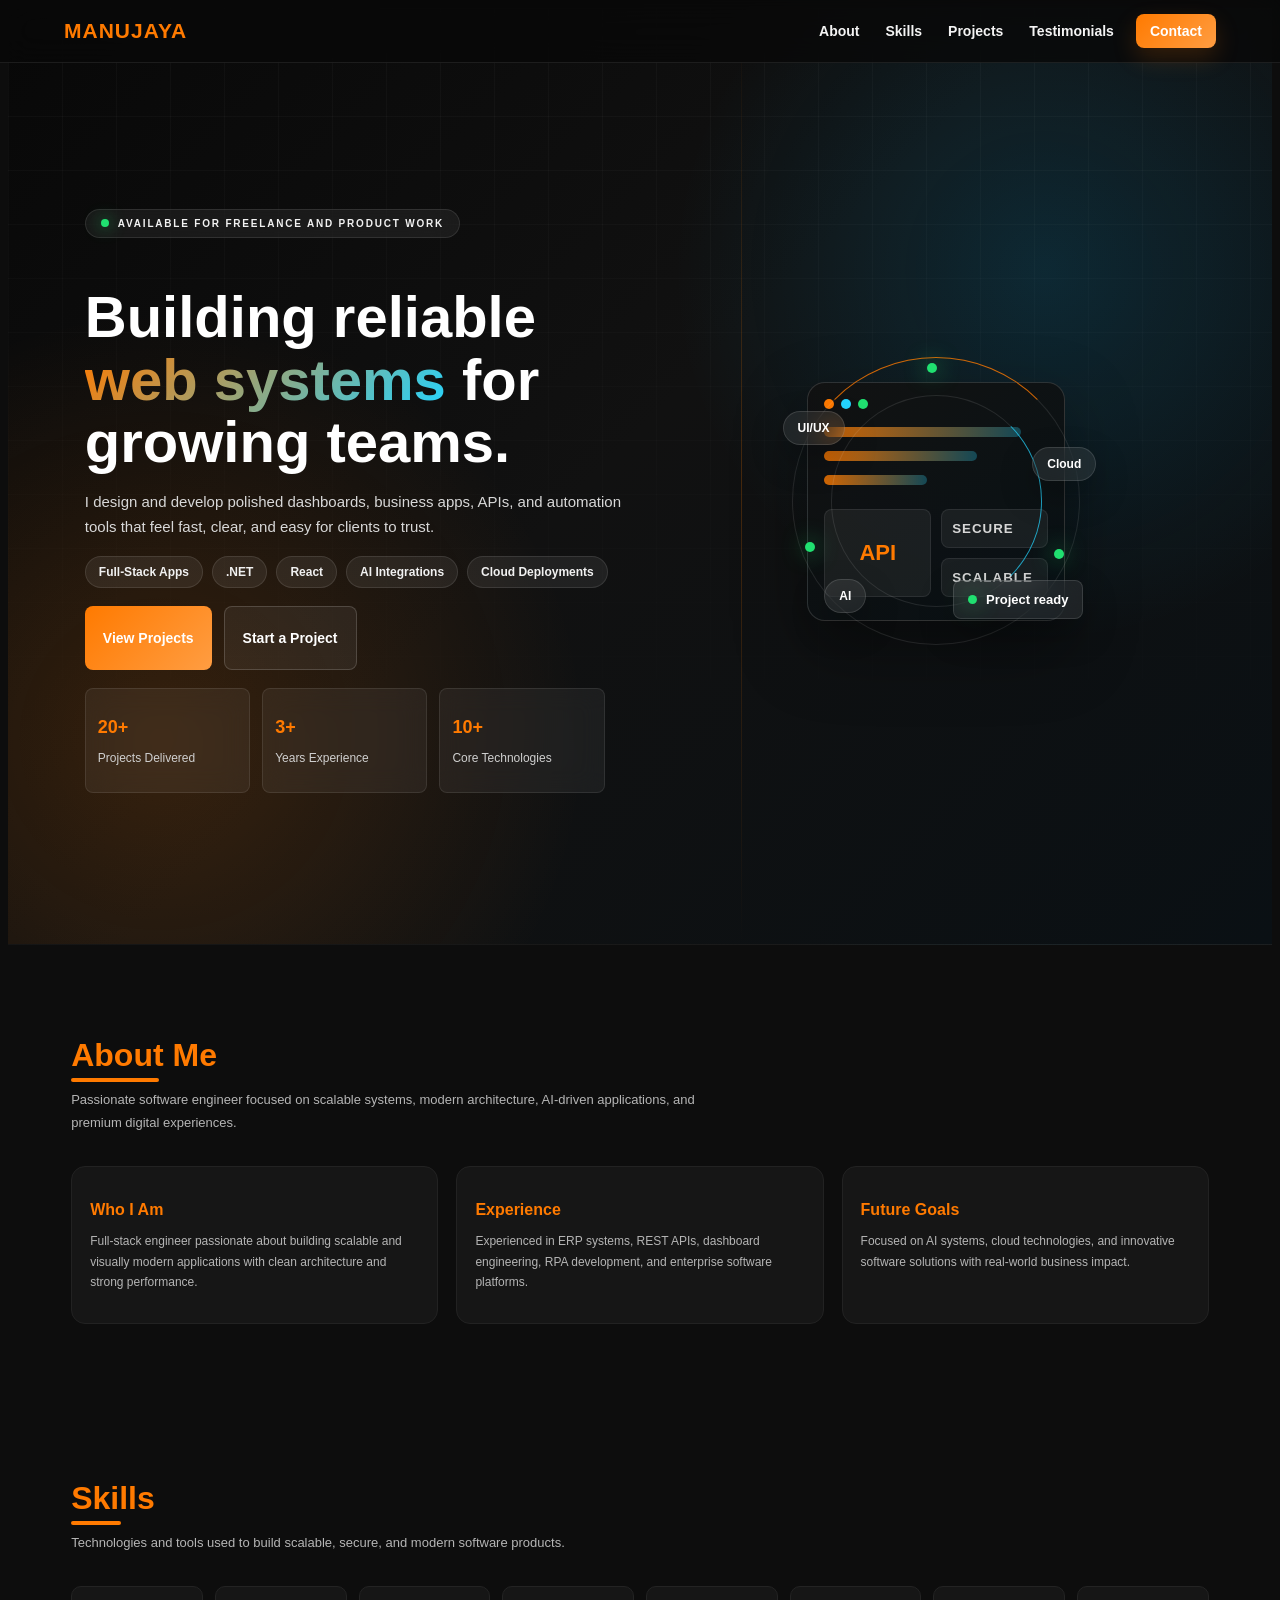
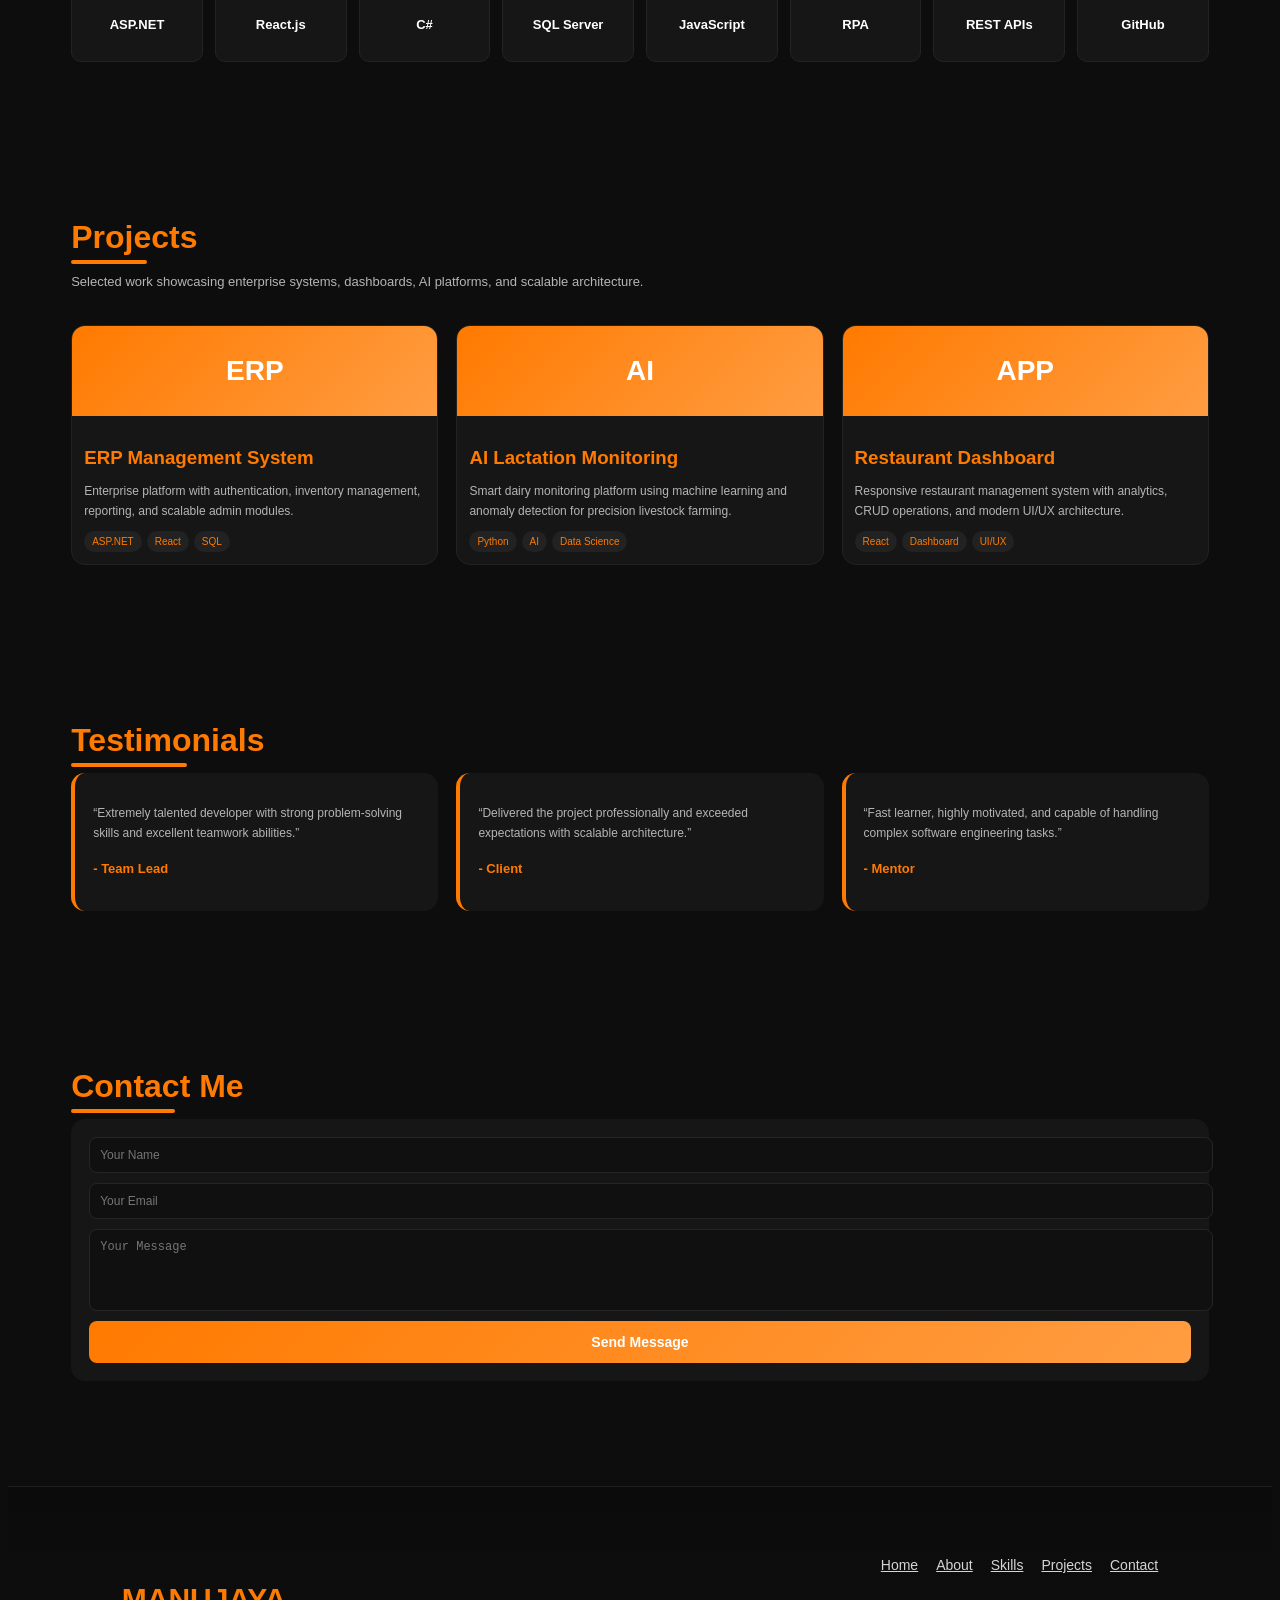
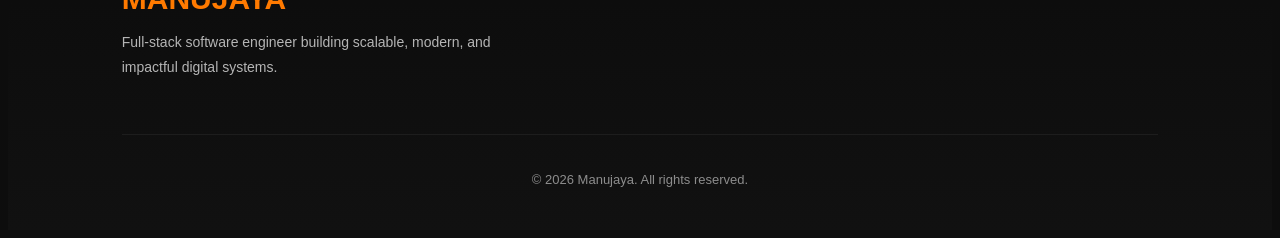
==== index.html @ ff9c117e "Add portfolio site: HTML, CSS, assets Add complete static portfolio site skeleton and assets. Introd" ====
<!DOCTYPE html>
<html lang="en">

<head>

  <meta charset="UTF-8">

  <meta name="viewport" content="width=device-width, initial-scale=1.0">

  <title>Manujaya | Software Engineer</title>

  <!-- CSS FILES -->

  <link rel="stylesheet" href="css/main.css">

  <link rel="stylesheet" href="css/navbar.css">

  <link rel="stylesheet" href="css/hero.css">

  <link rel="stylesheet" href="css/about.css">

  <link rel="stylesheet" href="css/skills.css">

  <link rel="stylesheet" href="css/projects.css">

  <link rel="stylesheet" href="css/testimonials.css">

  <link rel="stylesheet" href="css/contact.css">

  <link rel="stylesheet" href="css/footer.css">

</head>

<body>

  <!-- CONTENT LOADS HERE -->

  <div id="main-content"></div>

  <!-- MAIN SCRIPT -->

  <script>

    // LOAD HTML SECTION

    async function loadSection(path, target){

      const res = await fetch(path);

      const html = await res.text();

      target.insertAdjacentHTML('beforeend', html);
    }

    // INITIALIZE WEBSITE

    async function initWebsite(){

      const main = document.getElementById('main-content');

      // LOAD NAVBAR

      await loadSection('sections/navbar.html', main);

      // LOAD HERO

      await loadSection('sections/hero.html', main);

      // LOAD ABOUT

      await loadSection('sections/about.html', main);

      // LOAD SKILLS

      await loadSection('sections/skills.html', main);

      // LOAD PROJECTS

      await loadSection('sections/projects.html', main);

      // LOAD TESTIMONIALS

      await loadSection('sections/testimonials.html', main);

      // LOAD CONTACT

      await loadSection('sections/contact.html', main);

      // LOAD FOOTER

      await loadSection('sections/footer.html', main);

      // AUTO YEAR

      const year = document.getElementById("year");

      if(year){

        year.textContent = new Date().getFullYear();
      }

      // SCROLL ANIMATION

      const hiddenElements = document.querySelectorAll('.hidden');

      const observer = new IntersectionObserver((entries) => {

        entries.forEach((entry) => {

          if(entry.isIntersecting){

            entry.target.classList.add('show');
          }

        });

      });

      hiddenElements.forEach((el) => observer.observe(el));
    }

    // START WEBSITE

    initWebsite();

  </script>

</body>

</html>
---- css/main.css ----
/* Main site-wide styles */
@import url('hero.css');
@import url('about.css');
@import url('skills.css');
@import url('projects.css');
@import url('testimonials.css');
@import url('contact.css');
@import url('navbar.css');
@import url('footer.css');

:root{
  --bg:#0d0d0d;
  --card:#161616;
  --orange:#ff7a00;
  --orange2:#ff9d42;
  --white:#ffffff;
  --gray:#b5b5b5;
}

body{
  background:var(--bg);
  color:var(--white);
  overflow-x:hidden;
  font-family:'Segoe UI',sans-serif;
}

section{
  padding:65px 5%;
  position:relative;
}

.section-title{
  font-size:32px;
  margin-bottom:14px;
  color:var(--orange);
  position:relative;
  width:max-content;
}

.section-title::after{
  content:'';
  position:absolute;
  left:0;
  bottom:-8px;
  width:60%;
  height:4px;
  background:var(--orange);
  border-radius:20px;
}

.section-subtitle{
  color:var(--gray);
  max-width:650px;
  line-height:1.8;
  margin-bottom:32px;
  font-size:13px;
}

.hidden{
  opacity:0;
  transform:translateY(25px);
  transition:0.7s;
}

.show{
  opacity:1;
  transform:translateY(0);
}
---- css/navbar.css ----
.site-nav{
  position:fixed;
  top:0;
  left:0;
  width:100%;
  box-sizing:border-box;
  padding:14px clamp(18px,5vw,72px);
  display:flex;
  justify-content:space-between;
  align-items:center;
  gap:24px;
  background:rgba(8,8,8,0.78);
  backdrop-filter:blur(16px);
  border-bottom:1px solid rgba(255,255,255,0.08);
  z-index:1000;
}

.logo{
  flex:0 0 auto;
  font-size:21px;
  font-weight:800;
  color:var(--orange);
  letter-spacing:1px;
  text-decoration:none;
}

.nav-links{
  display:flex;
  align-items:center;
  justify-content:flex-end;
  gap:6px;
  min-width:0;
}

.nav-links a{
  font-size:14px;
  font-weight:600;
  position:relative;
  padding:9px 10px;
  border-radius:8px;
  color:#f4f4f4;
  text-decoration:none;
  transition:0.25s;
}

.nav-links a:hover{
  color:var(--orange);
  background:rgba(255,255,255,0.06);
}

.nav-links a.nav-cta{
  margin-left:6px;
  padding:9px 14px;
  color:#ffffff;
  background:linear-gradient(135deg,var(--orange),var(--orange2));
  box-shadow:0 10px 24px rgba(255,122,0,0.18);
}

.nav-links a::after{
  content:'';
  position:absolute;
  width:0;
  height:2px;
  left:12px;
  bottom:5px;
  background:var(--orange);
  transition:0.25s;
}

.nav-links a:hover::after{
  width:calc(100% - 24px);
}

.nav-links a.nav-cta::after{
  display:none;
}

.nav-links a.nav-cta:hover{
  color:#ffffff;
  transform:translateY(-1px);
}

.nav-toggle{
  display:none;
}

.nav-menu{
  display:none;
  width:42px;
  height:42px;
  border-radius:8px;
  border:1px solid rgba(255,255,255,0.12);
  align-items:center;
  justify-content:center;
  flex-direction:column;
  gap:5px;
  cursor:pointer;
}

.nav-menu span{
  width:18px;
  height:2px;
  border-radius:99px;
  background:#ffffff;
  transition:0.25s;
}

@media(max-width:820px){
  .site-nav{
    padding:14px 5%;
  }

  .nav-menu{
    display:flex;
  }

  .nav-links{
    position:absolute;
    top:72px;
    left:5%;
    right:5%;
    display:grid;
    gap:6px;
    padding:14px;
    border-radius:12px;
    background:rgba(12,12,12,0.96);
    border:1px solid rgba(255,255,255,0.1);
    box-shadow:0 22px 50px rgba(0,0,0,0.35);
    transform:translateY(-16px);
    opacity:0;
    pointer-events:none;
    transition:0.25s;
  }

  .nav-links a{
    width:100%;
  }

  .nav-links a.nav-cta{
    margin-left:0;
    text-align:center;
  }

  .nav-toggle:checked ~ .nav-links{
    transform:translateY(0);
    opacity:1;
    pointer-events:auto;
  }

  .nav-toggle:checked + .nav-menu span:first-child{
    transform:translateY(7px) rotate(45deg);
  }

  .nav-toggle:checked + .nav-menu span:nth-child(2){
    opacity:0;
  }

  .nav-toggle:checked + .nav-menu span:nth-child(3){
    transform:translateY(-7px) rotate(-45deg);
  }
}
---- css/hero.css ----
.hero{
  min-height:calc(100vh - 70px);
  display:grid;
  grid-template-columns:minmax(0,1.05fr) minmax(320px,0.95fr);
  align-items:center;
  gap:20px;
  overflow:hidden;
padding:78px clamp(18px,6vw,86px) 28px;
  background:
    radial-gradient(circle at 82% 28%,rgba(0,183,255,0.14),transparent 30%),
    radial-gradient(circle at 12% 78%,rgba(255,122,0,0.16),transparent 32%),
    linear-gradient(135deg,#080808 0%,#111111 48%,#0a1014 100%);
  position:relative;
  border-bottom:1px solid rgba(255,255,255,0.05);
}

.hero::before{
  content:'';
  position:absolute;
  inset:0;
  background-image:
    linear-gradient(rgba(255,255,255,0.035) 1px, transparent 1px),
    linear-gradient(90deg, rgba(255,255,255,0.035) 1px, transparent 1px);
  background-size:54px 54px;
  mask-image:linear-gradient(to bottom,rgba(0,0,0,0.9),transparent 88%);
  z-index:0;
}

.hero::after{
  content:'';
  position:absolute;
  width:1px;
  height:100%;
  left:58%;
  top:0;
  background:linear-gradient(to bottom,transparent,rgba(255,122,0,0.5),transparent);
  opacity:0.45;
  z-index:0;
  animation:scanLine 6s ease-in-out infinite;
}

.hero-left{
  position:relative;
  z-index:5;
  max-width:650px;
}

.hero-badge{
  width:max-content;
  max-width:100%;
  display:flex;
  align-items:center;
  gap:9px;
  padding:8px 15px;
  border-radius:999px;
  background:rgba(255,255,255,0.06);
  border:1px solid rgba(255,255,255,0.1);
  backdrop-filter:blur(12px);
  margin-bottom:14px;
  font-size:10px;
  font-weight:700;
  letter-spacing:1.8px;
  text-transform:uppercase;
  color:#f2f2f2;
}

.hero-badge span{
  width:8px;
  height:8px;
  border-radius:50%;
  background:#20e070;
  box-shadow:0 0 16px rgba(32,224,112,0.8);
}

.hero-left h1{
  font-size:clamp(36px,5vw,58px);
  line-height:1.08;
  margin-bottom:14px;
  font-weight:900;
  letter-spacing:0;
}

.hero-left h1 span{
  color:transparent;
  background:linear-gradient(135deg,var(--orange),#24d4ff);
  background-clip:text;
  -webkit-background-clip:text;
}

.hero-left p{
  color:#d8d8d8;
  line-height:1.7;
  font-size:15px;
  margin-bottom:16px;
  max-width:560px;
}

.hero-stack{
  display:flex;
  flex-wrap:wrap;
  gap:9px;
  margin-bottom:18px;
}

.hero-stack span{
  padding:8px 13px;
  border-radius:999px;
  background:rgba(255,255,255,0.07);
  border:1px solid rgba(255,255,255,0.1);
  font-size:12px;
  font-weight:600;
  color:#f1f1f1;
}

.hero-buttons{
  display:flex;
  gap:12px;
  flex-wrap:wrap;
  margin-bottom:18px;
}

.btn{
  display:inline-flex;
  align-items:center;
  justify-content:center;
  min-height:42px;
  padding:10px 18px;
  border:none;
  border-radius:8px;
  font-size:14px;
  font-weight:700;
  cursor:pointer;
  transition:0.3s;
  text-decoration:none;
}

.btn-primary{
  background:linear-gradient(135deg,var(--orange),var(--orange2));
  color:white;
}

.btn-primary:hover{
  transform:translateY(-2px);
  box-shadow:0 14px 28px rgba(255,122,0,0.24);
}

.btn-secondary{
  background:rgba(255,255,255,0.06);
  border:1px solid rgba(255,255,255,0.16);
  color:white;
}

.btn-secondary:hover{
  background:white;
  color:black;
}

.hero-stats{
  display:grid;
  grid-template-columns:repeat(3,minmax(120px,1fr));
  gap:12px;
  max-width:520px;
}

.stat{
  min-width:0;
  padding:10px 12px;
  border-radius:8px;
  background:rgba(255,255,255,0.055);
  border:1px solid rgba(255,255,255,0.09);
  backdrop-filter:blur(12px);
}

.stat h3{
  font-size:18px;
  color:var(--orange);
  margin-bottom:4px;
}

.stat p{
  font-size:12px;
  color:#d0d0d0;
  line-height:1.35;
}

.hero-right{
  position:relative;
  display:flex;
  justify-content:center;
  align-items:center;
  z-index:5;
}

.tech-orbit{
  position:relative;
  width:min(320px,100%);
  aspect-ratio:1;
  display:grid;
  place-items:center;
}

.orbit-ring{
  position:absolute;
  border-radius:50%;
  border:1px solid rgba(255,255,255,0.1);
}

.ring-one{
  inset:5%;
  border-top-color:rgba(255,122,0,0.8);
  animation:spin 16s linear infinite;
}

.ring-two{
  inset:17%;
  border-right-color:rgba(36,212,255,0.75);
  animation:spin 12s linear reverse infinite;
}

.code-panel{
  width:70%;
  min-height:205px;
  border-radius:18px;
  padding:16px;
  background:linear-gradient(145deg,rgba(18,18,18,0.96),rgba(9,17,21,0.96));
  border:1px solid rgba(255,255,255,0.14);
  box-shadow:0 28px 70px rgba(0,0,0,0.35);
  animation:float 5.5s ease-in-out infinite;
}

.panel-top{
  display:flex;
  gap:7px;
  margin-bottom:18px;
}

.panel-top span{
  width:10px;
  height:10px;
  border-radius:50%;
  background:rgba(255,255,255,0.22);
}

.panel-top span:first-child{background:var(--orange);}
.panel-top span:nth-child(2){background:#24d4ff;}
.panel-top span:nth-child(3){background:#20e070;}

.code-line{
  height:10px;
  border-radius:99px;
  margin-bottom:14px;
  background:linear-gradient(90deg,rgba(255,122,0,0.82),rgba(36,212,255,0.28));
  animation:typePulse 2.8s ease-in-out infinite;
}

.code-line.wide{width:88%;}
.code-line.medium{width:68%;animation-delay:0.25s;}
.code-line.short{width:46%;animation-delay:0.5s;}

.deploy-row{
  display:grid;
  grid-template-columns:1fr 1fr;
  gap:10px;
  margin-top:24px;
}

.deploy-row strong,
.deploy-row small{
  border-radius:8px;
  padding:11px 10px;
  background:rgba(255,255,255,0.06);
  border:1px solid rgba(255,255,255,0.08);
}

.deploy-row strong{
  grid-row:span 2;
  display:grid;
  place-items:center;
  color:var(--orange);
  font-size:22px;
}

.deploy-row small{
  color:#d7d7d7;
  font-weight:700;
  text-transform:uppercase;
  letter-spacing:1px;
}

.floating-chip,
.status-card{
  position:absolute;
  z-index:3;
  background:rgba(255,255,255,0.08);
  border:1px solid rgba(255,255,255,0.12);
  backdrop-filter:blur(14px);
  box-shadow:0 14px 34px rgba(0,0,0,0.25);
}

.floating-chip{
  padding:9px 14px;
  border-radius:999px;
  font-size:12px;
  font-weight:700;
  animation:float 4.8s ease-in-out infinite;
}

.chip-one{left:2%;top:22%;}
.chip-two{right:0;top:33%;animation-delay:0.35s;}
.chip-three{left:15%;bottom:15%;animation-delay:0.65s;}

.status-card{
  right:4%;
  bottom:13%;
  display:flex;
  align-items:center;
  gap:9px;
  padding:11px 14px;
  border-radius:8px;
  font-size:13px;
  font-weight:700;
}

.status-card span,
.pulse-node{
  border-radius:50%;
  background:#20e070;
  box-shadow:0 0 22px rgba(32,224,112,0.8);
}

.status-card span{
  width:9px;
  height:9px;
}

.pulse-node{
  position:absolute;
  width:10px;
  height:10px;
  animation:pulseNode 2s ease-in-out infinite;
}

.node-one{top:7%;left:47%;}
.node-two{right:10%;bottom:32%;animation-delay:0.5s;}
.node-three{left:9%;bottom:34%;animation-delay:1s;}

@keyframes float{
  0%,100%{transform:translateY(0);}
  50%{transform:translateY(-10px);}
}

@keyframes spin{
  to{transform:rotate(360deg);}
}

@keyframes typePulse{
  0%,100%{opacity:0.55;transform:scaleX(0.86);transform-origin:left;}
  50%{opacity:1;transform:scaleX(1);}
}

@keyframes pulseNode{
  0%,100%{transform:scale(1);opacity:0.6;}
  50%{transform:scale(1.7);opacity:1;}
}

@keyframes scanLine{
  0%,100%{transform:translateX(-28px);opacity:0.15;}
  50%{transform:translateX(28px);opacity:0.55;}
}

@media(max-width:1100px){
  .hero{
    grid-template-columns:1fr;
    text-align:center;
    min-height:auto;
    padding-top:96px;
  }

  .hero-left{
    max-width:100%;
    margin:0 auto;
  }

  .hero-badge,
  .hero-stack,
  .hero-buttons{
    justify-content:center;
    margin-left:auto;
    margin-right:auto;
  }

  .hero-stats,
  .hero-left p{
    margin-left:auto;
    margin-right:auto;
  }
}

@media(max-width:760px){
  .hero{
    min-height:auto;
    padding:92px 5% 48px;
    gap:26px;
  }

  .hero-left h1{
    font-size:34px;
  }

  .hero-left p{
    font-size:14px;
  }

  .hero-stats{
    grid-template-columns:1fr;
  }

  .stat{
    text-align:left;
  }

  .tech-orbit{
    width:min(290px,100%);
  }

  .code-panel{
    width:76%;
    min-height:180px;
  }
}

@media(max-width:520px){
  .hero-left h1{
    font-size:32px;
  }

  .hero-badge{
    white-space:normal;
    justify-content:flex-start;
    text-align:left;
  }

  .hero-buttons,
  .btn{
    width:100%;
  }

  .tech-orbit{
    width:100%;
  }

  .floating-chip{
    font-size:11px;
    padding:8px 12px;
  }

  .status-card{
    right:0;
  }
}
---- css/about.css ----
/* About section styles */
.about-container{display:grid;grid-template-columns:repeat(auto-fit,minmax(220px,1fr));gap:18px;}
.about-card{background:var(--card);padding:18px;border-radius:14px;border:1px solid #222;transition:0.25s;}
.about-card:hover{transform:translateY(-6px);border-color:var(--orange);box-shadow:0 8px 18px rgba(255,122,0,0.10);}
.about-card h3{color:var(--orange);margin-bottom:8px;font-size:16px;}
.about-card p{color:var(--gray);line-height:1.7;font-size:12px;}
---- css/skills.css ----
/* Skills section styles */
.skills{display:grid;grid-template-columns:repeat(auto-fit,minmax(110px,1fr));gap:12px;}
.skill{background:var(--card);padding:12px;border-radius:10px;text-align:center;border:1px solid #232323;transition:0.25s;}
.skill:hover{transform:translateY(-4px);border-color:var(--orange);box-shadow:0 6px 12px rgba(255,122,0,0.10);}
.skill h4{font-size:13px;}
---- css/projects.css ----
/* Projects section styles */
.projects-grid{display:grid;grid-template-columns:repeat(auto-fit,minmax(180px,1fr));gap:18px;}
.project-card{background:var(--card);border-radius:14px;overflow:hidden;border:1px solid #222;transition:0.25s;}
.project-card:hover{transform:translateY(-6px);border-color:var(--orange);box-shadow:0 10px 18px rgba(255,122,0,0.10);}
.project-image{height:90px;display:flex;align-items:center;justify-content:center;font-size:28px;font-weight:900;background:linear-gradient(135deg,var(--orange),var(--orange2));}
.project-content{padding:12px;}
.project-content h3{color:var(--orange);margin-bottom:8px;}
.project-content p{color:var(--gray);line-height:1.7;margin-bottom:10px;font-size:12px;}
.tags{display:flex;flex-wrap:wrap;gap:5px;}
.tag{padding:5px 8px;border-radius:999px;background:#222;color:var(--orange);font-size:10px;}
---- css/testimonials.css ----
/* Testimonials section styles */
.testimonial-container{display:grid;grid-template-columns:repeat(auto-fit,minmax(180px,1fr));gap:18px;}
.testimonial{background:var(--card);padding:18px;border-radius:14px;border-left:4px solid var(--orange);}
.testimonial p{color:var(--gray);line-height:1.7;margin-bottom:10px;font-size:12px;}
.testimonial h4{color:var(--orange);font-size:13px;}
---- css/contact.css ----
/* Contact section styles */
.contact-box{background:var(--card);padding:18px;border-radius:14px;}
form{display:grid;gap:10px;}
input,textarea{width:100%;padding:10px;border:none;border-radius:8px;background:#101010;border:1px solid #252525;color:white;outline:none;font-size:12px;}
input:focus,textarea:focus{border-color:var(--orange);}
textarea{min-height:60px;resize:none;}
---- css/footer.css ----
.footer{

  margin-top:40px;

  padding:70px 9% 30px;

  background:
  linear-gradient(
  180deg,
  #0b0b0b 0%,
  #111111 100%);

  border-top:1px solid rgba(255,255,255,0.06);
}

.footer-content{

  display:flex;

  justify-content:space-between;

  gap:40px;

  flex-wrap:wrap;

  margin-bottom:40px;
}

.footer-brand h2{

  color:#ff7a00;

  font-size:30px;

  margin-bottom:14px;
}

.footer-brand p{

  max-width:420px;

  color:#b5b5b5;

  line-height:1.8;

  font-size:14px;
}

.footer-links{

  display:flex;

  flex-wrap:wrap;

  gap:18px;

  align-items:flex-start;
}

.footer-links a{

  color:#d5d5d5;

  font-size:14px;

  transition:0.3s;
}

.footer-links a:hover{
  color:#ff7a00;
}

.footer-bottom{

  padding-top:24px;

  border-top:1px solid rgba(255,255,255,0.06);

  text-align:center;
}

.footer-bottom p{

  color:#8d8d8d;

  font-size:13px;
}

@media(max-width:700px){

  .footer-content{

    flex-direction:column;
  }

  .footer-links{

    gap:14px;
  }
}
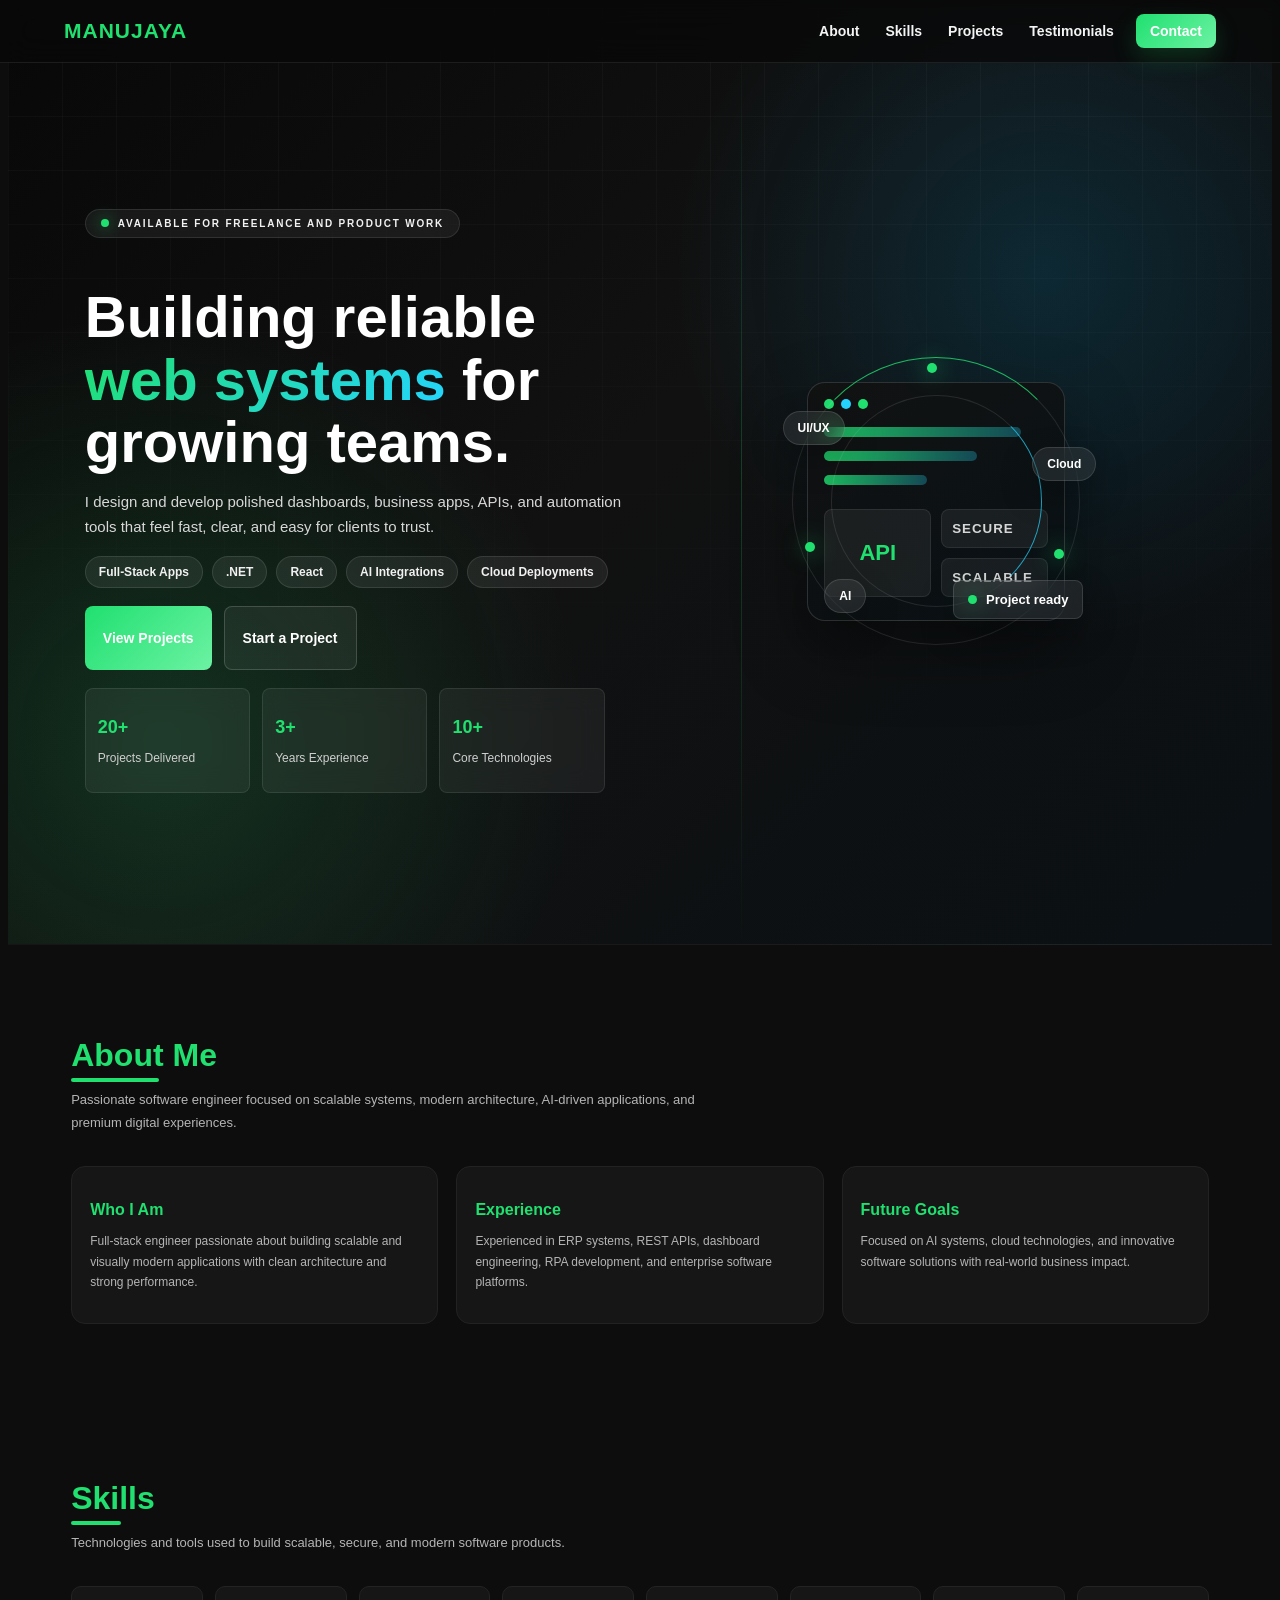
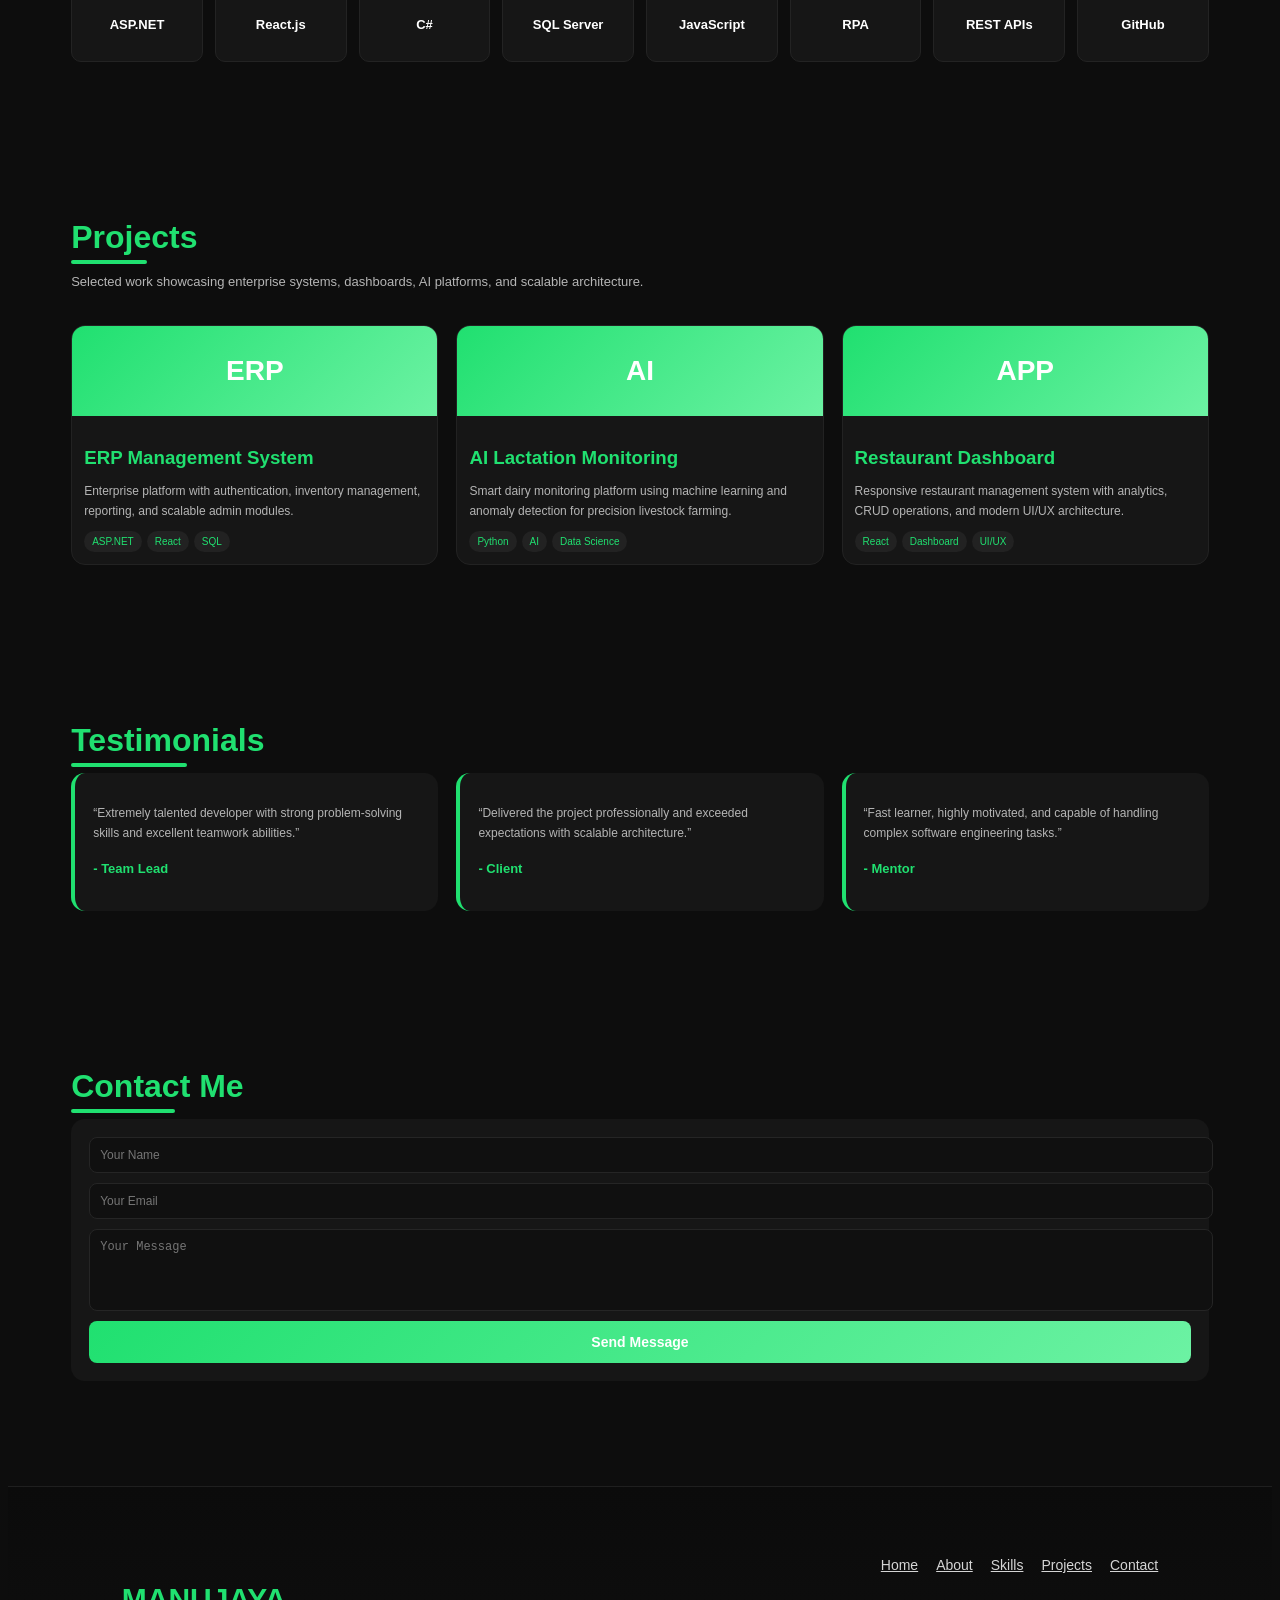
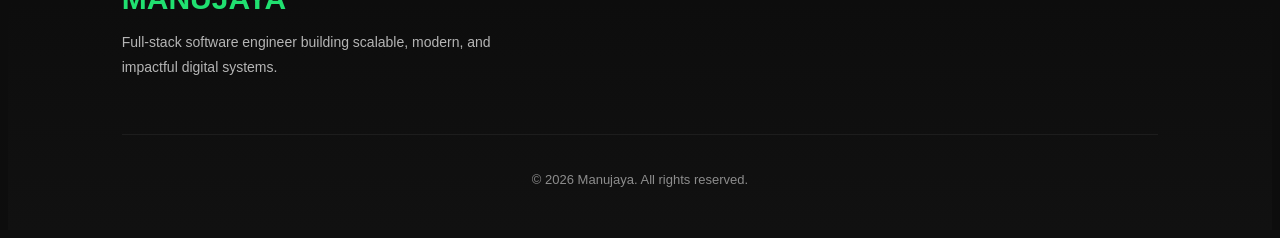
==== commit ecc85bf5: "Add CSS theme vars and dynamic theme rotation Centralize primary colors into CSS variables and repla" ====
--- a/index.html
+++ b/index.html
@@ -3,12 +3,107 @@
 
 <head>
 
+  <!-- BASIC -->
+
   <meta charset="UTF-8">
 
   <meta name="viewport" content="width=device-width, initial-scale=1.0">
 
   <title>Manujaya | Software Engineer</title>
 
+  <!-- SEO -->
+
+  <meta
+    name="description"
+    content="Manujaya is a full-stack software engineer specializing in React, ASP.NET Core, AI systems, enterprise applications, dashboards, cloud-ready platforms, and scalable modern web solutions."
+  >
+
+  <meta
+    name="keywords"
+    content="Manujaya, Software Engineer, Full Stack Developer, React Developer, ASP.NET Developer, AI Engineer, Sri Lanka Developer, Portfolio, Web Developer"
+  >
+
+  <meta
+    name="author"
+    content="Manujaya"
+  >
+
+  <meta
+    name="robots"
+    content="index, follow"
+  >
+
+  <!-- OPEN GRAPH -->
+
+  <meta
+    property="og:title"
+    content="Manujaya | Software Engineer"
+  >
+
+  <meta
+    property="og:description"
+    content="Modern software engineer portfolio focused on scalable web systems, enterprise applications, dashboards, and AI-powered solutions."
+  >
+
+  <meta
+    property="og:type"
+    content="website"
+  >
+
+  <meta
+    property="og:url"
+    content="https://manujayak-hub.github.io/"
+  >
+
+  <meta
+    property="og:image"
+    content="https://manujayak-hub.github.io/images/preview.png"
+  >
+
+  <!-- TWITTER -->
+
+  <meta
+    name="twitter:card"
+    content="summary_large_image"
+  >
+
+  <meta
+    name="twitter:title"
+    content="Manujaya | Software Engineer"
+  >
+
+  <meta
+    name="twitter:description"
+    content="Modern software engineer portfolio focused on scalable systems, AI integrations, enterprise applications, and polished UI/UX."
+  >
+
+  <meta
+    name="twitter:image"
+    content="https://manujayak-hub.github.io/images/preview.png"
+  >
+
+  <!-- THEME -->
+
+  <meta
+    name="theme-color"
+    content="#ff7a00"
+  >
+
+  <!-- CANONICAL -->
+
+  <link
+    rel="canonical"
+    href="https://manujayak-hub.github.io/"
+  >
+
+  <!-- FAVICON -->
+
+  <link
+    rel="icon"
+    type="image/png"
+    href="favicon.png"
+  >
+
   <!-- CSS FILES -->
 
   <link rel="stylesheet" href="css/main.css">
@@ -29,6 +124,23 @@
 
   <link rel="stylesheet" href="css/footer.css">
 
+  <!-- STRUCTURED DATA -->
+
+  <script type="application/ld+json">
+
+    {
+      "@context":"https://schema.org",
+      "@type":"Person",
+      "name":"Manujaya",
+      "url":"https://manujayak-hub.github.io/",
+      "jobTitle":"Software Engineer",
+      "sameAs":[
+        "https://github.com/manujayak-hub"
+      ]
+    }
+
+  </script>
+
 </head>
 
 <body>
@@ -41,54 +153,96 @@
 
   <script>
 
-    // LOAD HTML SECTION
-
-    async function loadSection(path, target){
-
+    const themes = [
+      { primary:'#ff7a00', secondary:'#ff9d42', rgb:'255,122,0' },
+      { primary:'#24d4ff', secondary:'#5ee7ff', rgb:'36,212,255' },
+      { primary:'#20e070', secondary:'#6cf2a3', rgb:'32,224,112' },
+      { primary:'#ff4f8b', secondary:'#ff86b0', rgb:'255,79,139' }
+    ];
+
+    function applyTheme(theme){
+      const root = document.documentElement;
+      const themeColor = document.querySelector('meta[name="theme-color"]');
+
+      root.style.setProperty('--primary', theme.primary);
+      root.style.setProperty('--primary-2', theme.secondary);
+      root.style.setProperty('--primary-rgb', theme.rgb);
+
+      if(themeColor){
+        themeColor.setAttribute('content', theme.primary);
+      }
+    }
+
+    function rotateTheme(){
+      let index = Math.floor(Date.now() / 15000) % themes.length;
+      applyTheme(themes[index]);
+
+      setInterval(() => {
+        index = (index + 1) % themes.length;
+        applyTheme(themes[index]);
+      }, 15000);
+    }
+
+    async function getSection(path){
       const res = await fetch(path);
 
-      const html = await res.text();
-
-      target.insertAdjacentHTML('beforeend', html);
+      if(!res.ok){
+        throw new Error(`Could not load ${path}`);
+      }
+
+      return res.text();
+    }
+
+    function revealHiddenElements(){
+      const hiddenElements = document.querySelectorAll('.hidden:not(.observed)');
+
+      const observer = new IntersectionObserver((entries) => {
+
+        entries.forEach((entry) => {
+
+          if(entry.isIntersecting){
+
+            entry.target.classList.add('show');
+            observer.unobserve(entry.target);
+          }
+
+        });
+
+      });
+
+      hiddenElements.forEach((el) => {
+        el.classList.add('observed');
+        observer.observe(el);
+      });
     }
 
     // INITIALIZE WEBSITE
 
     async function initWebsite(){
 
+      rotateTheme();
+
       const main = document.getElementById('main-content');
-
-      // LOAD NAVBAR
-
-      await loadSection('sections/navbar.html', main);
-
-      // LOAD HERO
-
-      await loadSection('sections/hero.html', main);
-
-      // LOAD ABOUT
-
-      await loadSection('sections/about.html', main);
-
-      // LOAD SKILLS
-
-      await loadSection('sections/skills.html', main);
-
-      // LOAD PROJECTS
-
-      await loadSection('sections/projects.html', main);
-
-      // LOAD TESTIMONIALS
-
-      await loadSection('sections/testimonials.html', main);
-
-      // LOAD CONTACT
-
-      await loadSection('sections/contact.html', main);
-
-      // LOAD FOOTER
-
-      await loadSection('sections/footer.html', main);
+      const aboveFoldSections = [
+        'sections/navbar.html',
+        'sections/hero.html'
+      ];
+      const remainingSections = [
+        'sections/about.html',
+        'sections/skills.html',
+        'sections/projects.html',
+        'sections/testimonials.html',
+        'sections/contact.html',
+        'sections/footer.html'
+      ];
+
+      const aboveFoldHtml = await Promise.all(aboveFoldSections.map(getSection));
+      main.insertAdjacentHTML('beforeend', aboveFoldHtml.join(''));
+      revealHiddenElements();
+
+      const remainingHtml = await Promise.all(remainingSections.map(getSection));
+      main.insertAdjacentHTML('beforeend', remainingHtml.join(''));
+      revealHiddenElements();
 
       // AUTO YEAR
 
@@ -99,24 +253,6 @@
         year.textContent = new Date().getFullYear();
       }
 
-      // SCROLL ANIMATION
-
-      const hiddenElements = document.querySelectorAll('.hidden');
-
-      const observer = new IntersectionObserver((entries) => {
-
-        entries.forEach((entry) => {
-
-          if(entry.isIntersecting){
-
-            entry.target.classList.add('show');
-          }
-
-        });
-
-      });
-
-      hiddenElements.forEach((el) => observer.observe(el));
     }
 
     // START WEBSITE
@@ -127,4 +263,4 @@
 
 </body>
 
-</html>+</html>
--- a/css/main.css
+++ b/css/main.css
@@ -1,18 +1,11 @@
-/* Main site-wide styles */
-@import url('hero.css');
-@import url('about.css');
-@import url('skills.css');
-@import url('projects.css');
-@import url('testimonials.css');
-@import url('contact.css');
-@import url('navbar.css');
-@import url('footer.css');
-
 :root{
   --bg:#0d0d0d;
   --card:#161616;
-  --orange:#ff7a00;
-  --orange2:#ff9d42;
+  --primary:#ff7a00;
+  --primary-2:#ff9d42;
+  --primary-rgb:255,122,0;
+  --orange:var(--primary);
+  --orange2:var(--primary-2);
   --white:#ffffff;
   --gray:#b5b5b5;
 }
--- a/css/navbar.css
+++ b/css/navbar.css
@@ -53,7 +53,7 @@
   padding:9px 14px;
   color:#ffffff;
   background:linear-gradient(135deg,var(--orange),var(--orange2));
-  box-shadow:0 10px 24px rgba(255,122,0,0.18);
+  box-shadow:0 10px 24px rgba(var(--primary-rgb),0.18);
 }
 
 .nav-links a::after{
--- a/css/hero.css
+++ b/css/hero.css
@@ -8,7 +8,7 @@
 padding:78px clamp(18px,6vw,86px) 28px;
   background:
     radial-gradient(circle at 82% 28%,rgba(0,183,255,0.14),transparent 30%),
-    radial-gradient(circle at 12% 78%,rgba(255,122,0,0.16),transparent 32%),
+    radial-gradient(circle at 12% 78%,rgba(var(--primary-rgb),0.16),transparent 32%),
     linear-gradient(135deg,#080808 0%,#111111 48%,#0a1014 100%);
   position:relative;
   border-bottom:1px solid rgba(255,255,255,0.05);
@@ -33,7 +33,7 @@
   height:100%;
   left:58%;
   top:0;
-  background:linear-gradient(to bottom,transparent,rgba(255,122,0,0.5),transparent);
+  background:linear-gradient(to bottom,transparent,rgba(var(--primary-rgb),0.5),transparent);
   opacity:0.45;
   z-index:0;
   animation:scanLine 6s ease-in-out infinite;
@@ -141,7 +141,7 @@
 
 .btn-primary:hover{
   transform:translateY(-2px);
-  box-shadow:0 14px 28px rgba(255,122,0,0.24);
+  box-shadow:0 14px 28px rgba(var(--primary-rgb),0.24);
 }
 
 .btn-secondary{
@@ -207,7 +207,7 @@
 
 .ring-one{
   inset:5%;
-  border-top-color:rgba(255,122,0,0.8);
+  border-top-color:rgba(var(--primary-rgb),0.8);
   animation:spin 16s linear infinite;
 }
 
@@ -249,7 +249,7 @@
   height:10px;
   border-radius:99px;
   margin-bottom:14px;
-  background:linear-gradient(90deg,rgba(255,122,0,0.82),rgba(36,212,255,0.28));
+  background:linear-gradient(90deg,rgba(var(--primary-rgb),0.82),rgba(36,212,255,0.28));
   animation:typePulse 2.8s ease-in-out infinite;
 }
 
--- a/css/about.css
+++ b/css/about.css
@@ -1,6 +1,6 @@
 /* About section styles */
 .about-container{display:grid;grid-template-columns:repeat(auto-fit,minmax(220px,1fr));gap:18px;}
 .about-card{background:var(--card);padding:18px;border-radius:14px;border:1px solid #222;transition:0.25s;}
-.about-card:hover{transform:translateY(-6px);border-color:var(--orange);box-shadow:0 8px 18px rgba(255,122,0,0.10);}
+.about-card:hover{transform:translateY(-6px);border-color:var(--orange);box-shadow:0 8px 18px rgba(var(--primary-rgb),0.10);}
 .about-card h3{color:var(--orange);margin-bottom:8px;font-size:16px;}
-.about-card p{color:var(--gray);line-height:1.7;font-size:12px;}+.about-card p{color:var(--gray);line-height:1.7;font-size:12px;}
--- a/css/skills.css
+++ b/css/skills.css
@@ -1,5 +1,5 @@
 /* Skills section styles */
 .skills{display:grid;grid-template-columns:repeat(auto-fit,minmax(110px,1fr));gap:12px;}
 .skill{background:var(--card);padding:12px;border-radius:10px;text-align:center;border:1px solid #232323;transition:0.25s;}
-.skill:hover{transform:translateY(-4px);border-color:var(--orange);box-shadow:0 6px 12px rgba(255,122,0,0.10);}
-.skill h4{font-size:13px;}+.skill:hover{transform:translateY(-4px);border-color:var(--orange);box-shadow:0 6px 12px rgba(var(--primary-rgb),0.10);}
+.skill h4{font-size:13px;}
--- a/css/projects.css
+++ b/css/projects.css
@@ -1,10 +1,10 @@
 /* Projects section styles */
 .projects-grid{display:grid;grid-template-columns:repeat(auto-fit,minmax(180px,1fr));gap:18px;}
 .project-card{background:var(--card);border-radius:14px;overflow:hidden;border:1px solid #222;transition:0.25s;}
-.project-card:hover{transform:translateY(-6px);border-color:var(--orange);box-shadow:0 10px 18px rgba(255,122,0,0.10);}
+.project-card:hover{transform:translateY(-6px);border-color:var(--orange);box-shadow:0 10px 18px rgba(var(--primary-rgb),0.10);}
 .project-image{height:90px;display:flex;align-items:center;justify-content:center;font-size:28px;font-weight:900;background:linear-gradient(135deg,var(--orange),var(--orange2));}
 .project-content{padding:12px;}
 .project-content h3{color:var(--orange);margin-bottom:8px;}
 .project-content p{color:var(--gray);line-height:1.7;margin-bottom:10px;font-size:12px;}
 .tags{display:flex;flex-wrap:wrap;gap:5px;}
-.tag{padding:5px 8px;border-radius:999px;background:#222;color:var(--orange);font-size:10px;}+.tag{padding:5px 8px;border-radius:999px;background:#222;color:var(--orange);font-size:10px;}
--- a/css/footer.css
+++ b/css/footer.css
@@ -28,7 +28,7 @@
 
 .footer-brand h2{
 
-  color:#ff7a00;
+  color:var(--orange);
 
   font-size:30px;
 
@@ -67,7 +67,7 @@
 }
 
 .footer-links a:hover{
-  color:#ff7a00;
+  color:var(--orange);
 }
 
 .footer-bottom{
@@ -97,4 +97,4 @@
 
     gap:14px;
   }
-}+}
